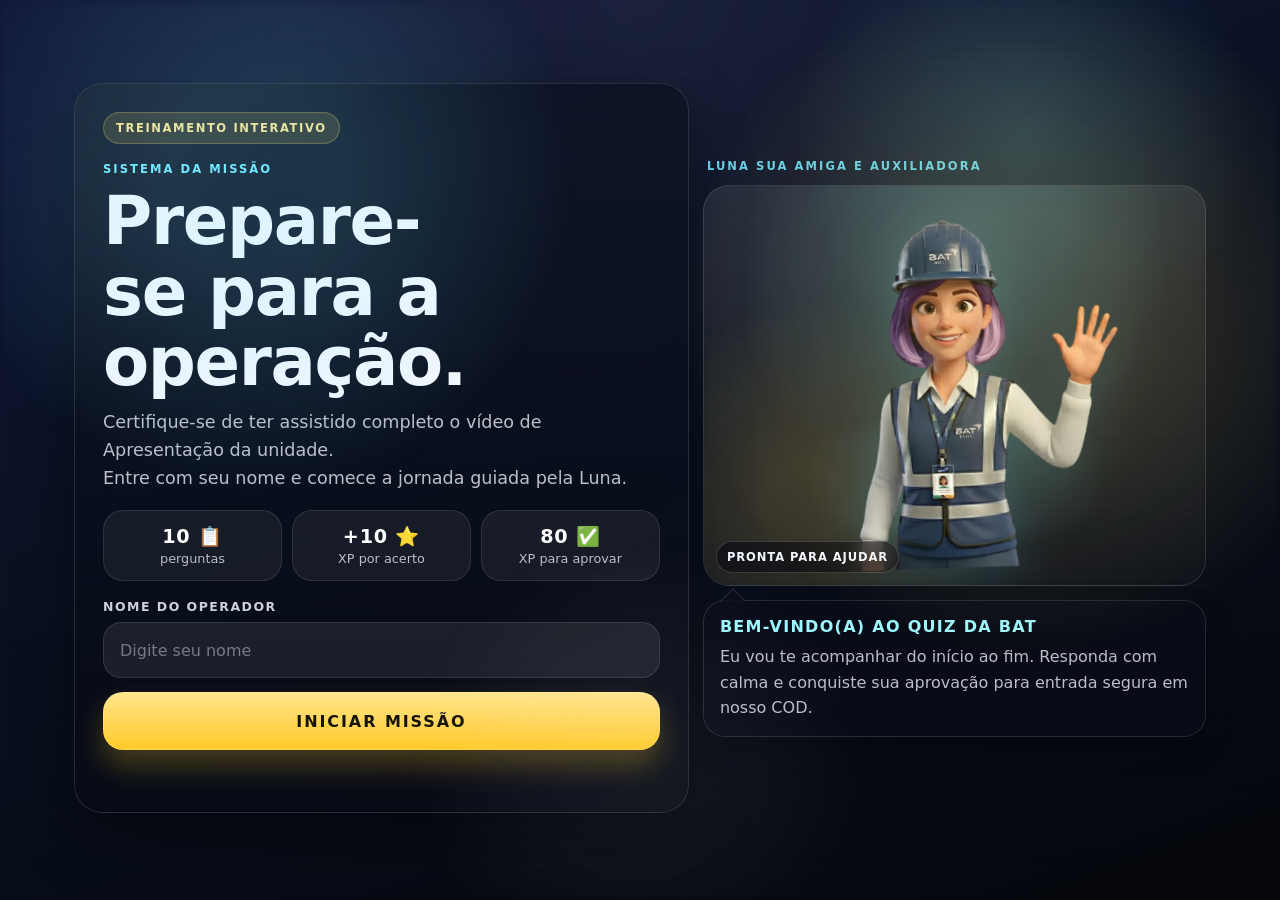
==== index.html @ a0123d3c "Add files via upload" ====
<!DOCTYPE html>
<html lang="pt-BR">
<head>
  <meta charset="UTF-8" />
  <meta name="viewport" content="width=device-width, initial-scale=1.0, viewport-fit=cover" />
  <meta name="theme-color" content="#0b1020" />
  <title>Missão de Segurança | Início</title>
  <link rel="stylesheet" href="./styles/global.css" />
  <link rel="stylesheet" href="./styles/home.css" />
</head>
<body data-scene="home">
  <main class="page page-home">
    <section class="home-hero panel glass">
      <div class="chip-row">
        <span class="chip chip-gold">TREINAMENTO INTERATIVO</span>
      </div>

      <div class="hero-copy">
        <p class="eyebrow">SISTEMA DA MISSÃO</p>
        <h1>Prepare-se para a operação.</h1>
        <p class="lead">
          Certifique-se de ter assistido completo o vídeo de Apresentação da unidade. <br>
          Entre com seu nome e comece a jornada guiada pela Luna. <br>
        </p>
      </div>

      <div class="stat-row">
        <div class="stat-pill">
          <strong>10 &#128203;</strong>
          <span>perguntas</span>
        </div>
        <div class="stat-pill">
          <strong>+10 &#11088;</strong>
          <span>XP por acerto</span>
        </div>
        <div class="stat-pill">
          <strong>80 &#9989;</strong>
          <span>XP para aprovar</span>
        </div>
      </div>

      <form class="start-form" id="startForm" autocomplete="off" novalidate>
        <label class="field">
          <span>Nome do operador</span>
          <input
            type="text"
            id="nameInput"
            placeholder="Digite seu nome"
            autocomplete="name"
            maxlength="30"
            inputmode="text"
          />
        </label>

        <button type="submit" class="btn btn-primary">
          INICIAR MISSÃO
        </button>

        <p class="form-hint" id="homeHint" aria-live="polite"></p>
      </form>
    </section>

    <aside class="home-side stage">
      <div class="stage-label">LUNA SUA AMIGA E AUXILIADORA</div>

      <div class="luna-wrap" data-mood="thinking">
        <div class="luna-orb"></div>
        <img src="./assets/images/reactions/luna.png" alt="Luna, a guia do treinamento" class="luna-image" />
        <span class="mood-pill">Pronta para ajudar</span>
      </div>

      <div class="speech-bubble">
        <p class="speech-title">Bem-vindo(a) ao quiz da BAT</p>
        <p class="speech-text">
          Eu vou te acompanhar do início ao fim. Responda com calma e conquiste sua aprovação para entrada segura em nosso COD.
        </p>
      </div>
    </aside>
  </main>

  <script src="./scripts/app.js"></script>
  <script src="./scripts/storage.js"></script>
  <script src="./scripts/home.js"></script>
</body>
</html>
---- styles/global.css ----
:root{
  --bg-1:#0f1530;
  --bg-2:#090d1a;
  --bg-3:#04060d;
  --surface:rgba(8, 12, 24, .72);
  --surface-2:rgba(12, 18, 35, .58);
  --line:rgba(255,255,255,.12);
  --text:#f4f7ff;
  --muted:rgba(244,247,255,.76);
  --accent:#6ee7ff;
  --accent-soft:rgba(110,231,255,.18);
  --accent-2:#ffd34d;
  --accent-2-soft:rgba(255,211,77,.18);
  --danger:#ff6b78;
  --success:#4ef0a3;
  --shadow:0 22px 60px rgba(0,0,0,.42);
  --radius:28px;
  --safe-top:env(safe-area-inset-top);
  --safe-bottom:env(safe-area-inset-bottom);
  color-scheme: dark;
}

*,
*::before,
*::after{ box-sizing:border-box; }

html{
  min-height:100%;
  background:#050814;
  scroll-behavior:smooth;
}

body{
  margin:0;
  min-height:100dvh;
  color:var(--text);
  font-family: system-ui, -apple-system, BlinkMacSystemFont, "Segoe UI", Roboto, Arial, sans-serif;
  -webkit-font-smoothing:antialiased;
  text-rendering:optimizeLegibility;
  overflow-x:hidden;
  overflow-y:auto;
  background:
    radial-gradient(circle at 50% 0%, rgba(255,255,255,.05) 0%, transparent 42%),
    radial-gradient(circle at 80% 15%, var(--accent-soft) 0%, transparent 18%),
    linear-gradient(160deg, var(--bg-1) 0%, var(--bg-2) 48%, var(--bg-3) 100%);
}

body::before,
body::after{
  content:"";
  position:fixed;
  inset:0;
  pointer-events:none;
}

body::before{
  background:
    linear-gradient(180deg, rgba(255,255,255,.04), rgba(255,255,255,0) 18%, rgba(255,255,255,.03) 19%, rgba(255,255,255,0) 20%);
  background-size:100% 9px;
  opacity:.16;
  mix-blend-mode:screen;
}

body::after{
  background:
    radial-gradient(circle at 20% 20%, var(--accent-soft) 0 7%, transparent 26%),
    radial-gradient(circle at 80% 35%, var(--accent-2-soft) 0 9%, transparent 30%),
    radial-gradient(circle at 50% 85%, rgba(255,255,255,.05) 0 7%, transparent 25%);
  filter: blur(4px);
  opacity:.9;
}

body[data-scene="home"]{
  --bg-1:#12183b;
  --bg-2:#08101f;
  --bg-3:#05060b;
  --accent:#71e9ff;
  --accent-soft:rgba(113,233,255,.18);
  --accent-2:#ffd35a;
  --accent-2-soft:rgba(255,211,90,.18);
}

body[data-scene="intro"]{
  --bg-1:#1a133b;
  --bg-2:#0c0f1f;
  --bg-3:#05060a;
  --accent:#8ef5ff;
  --accent-soft:rgba(142,245,255,.16);
  --accent-2:#ffce4a;
  --accent-2-soft:rgba(255,206,74,.18);
}

body[data-scene="quiz"]{
  --bg-1:#111736;
  --bg-2:#0a0e19;
  --bg-3:#04050b;
  --accent:#68f0ff;
  --accent-soft:rgba(104,240,255,.18);
  --accent-2:#ffd44c;
  --accent-2-soft:rgba(255,212,76,.2);
}

body[data-scene="result"]{
  --bg-1:#14103b;
  --bg-2:#09101f;
  --bg-3:#04050a;
  --accent:#78ffb8;
  --accent-soft:rgba(120,255,184,.18);
  --accent-2:#ffd75e;
  --accent-2-soft:rgba(255,215,94,.2);
}

body[data-scene="result"][data-outcome="fail"]{
  --bg-1:#35131f;
  --bg-2:#12070d;
  --bg-3:#050406;
  --accent:#ff7b88;
  --accent-soft:rgba(255,123,136,.2);
  --accent-2:#ffcb62;
  --accent-2-soft:rgba(255,203,98,.18);
}

img{
  max-width:100%;
  display:block;
}

.page{
  width:min(100%, 1160px);
  margin:0 auto;
  min-height:100dvh;
  padding:
    calc(14px + var(--safe-top))
    14px
    calc(18px + var(--safe-bottom));
  display:grid;
  gap:14px;
  align-content:center;
}

.glass{
  position:relative;
  overflow:hidden;
  border:1px solid var(--line);
  background:linear-gradient(180deg, rgba(13,18,35,.8), rgba(7,10,20,.65));
  backdrop-filter: blur(18px);
  box-shadow: var(--shadow);
}

.glass::before{
  content:"";
  position:absolute;
  inset:0;
  background:
    linear-gradient(135deg, rgba(255,255,255,.18), transparent 24%, transparent 72%, rgba(255,255,255,.08));
  opacity:.24;
  pointer-events:none;
}

.panel{
  border-radius:var(--radius);
}

.chip-row{
  display:flex;
  flex-wrap:wrap;
  gap:8px;
  align-items:center;
}

.chip{
  display:inline-flex;
  align-items:center;
  justify-content:center;
  gap:6px;
  min-height:32px;
  padding:8px 12px;
  border-radius:999px;
  font-size:.72rem;
  font-weight:800;
  letter-spacing:.14em;
  text-transform:uppercase;
  border:1px solid transparent;
}

.chip-gold{
  color:#ffe58e;
  background:rgba(255,211,77,.14);
  border-color:rgba(255,211,77,.26);
  box-shadow:0 0 0 1px rgba(255,255,255,.04) inset;
}

.chip-cyan{
  color:#95f6ff;
  background:rgba(113,233,255,.12);
  border-color:rgba(113,233,255,.2);
}

.eyebrow,
.stage-label,
.question-label{
  margin:0;
  font-size:.72rem;
  font-weight:900;
  letter-spacing:.18em;
  text-transform:uppercase;
  color:var(--accent);
}

h1,
h2{
  margin:0;
  line-height:1.05;
  letter-spacing:-.02em;
  font-weight:900;
  text-wrap:balance;
}

h1{
  font-size:clamp(1.9rem, 7vw, 4.2rem);
}

h2{
  font-size:clamp(1.3rem, 5.2vw, 2rem);
}

.lead{
  margin:0;
  color:var(--muted);
  font-size:clamp(1rem, 4vw, 1.1rem);
  line-height:1.6;
}

.field{
  display:grid;
  gap:8px;
}

.field span{
  font-size:.78rem;
  font-weight:800;
  letter-spacing:.12em;
  text-transform:uppercase;
  color:rgba(244,247,255,.84);
}

input{
  width:100%;
  min-height:56px;
  border-radius:18px;
  border:1px solid rgba(255,255,255,.1);
  background:rgba(255,255,255,.08);
  color:var(--text);
  padding:0 16px;
  font:inherit;
  font-size:1rem;
  outline:none;
  transition: transform .18s ease, border-color .18s ease, box-shadow .18s ease, background .18s ease;
}

input::placeholder{
  color:rgba(244,247,255,.42);
}

input:focus{
  border-color: var(--accent);
  box-shadow: 0 0 0 4px var(--accent-soft);
  background:rgba(255,255,255,.1);
  transform: translateY(-1px);
}

.btn{
  appearance:none;
  border:none;
  border-radius:20px;
  min-height:58px;
  padding:14px 18px;
  width:100%;
  display:inline-flex;
  align-items:center;
  justify-content:center;
  text-align:center;
  gap:10px;
  font:inherit;
  font-size:1rem;
  font-weight:900;
  letter-spacing:.12em;
  text-transform:uppercase;
  cursor:pointer;
  color:#17130a;
  background:linear-gradient(180deg, #ffe58c 0%, #ffc928 100%);
  box-shadow:
    0 16px 30px rgba(255,200,40,.26),
    0 0 0 1px rgba(255,255,255,.14) inset;
  transition: transform .18s ease, filter .18s ease, box-shadow .18s ease;
}

.btn:hover{
  transform:translateY(-1px);
  filter:brightness(1.03);
  box-shadow:
    0 18px 36px rgba(255,200,40,.3),
    0 0 0 1px rgba(255,255,255,.18) inset;
}

.btn:active{
  transform:translateY(1px) scale(.99);
}

.btn:focus-visible,
input:focus-visible,
.option-card:focus-visible{
  outline: 3px solid var(--accent);
  outline-offset: 2px;
}

.btn-secondary{
  color:var(--text);
  background:linear-gradient(180deg, rgba(255,255,255,.13), rgba(255,255,255,.05));
  border:1px solid rgba(255,255,255,.14);
}

button:disabled{
  cursor:not-allowed;
  opacity:.72;
  transform:none !important;
}

.form-hint[data-tone="error"]{
  color:#ffb7c0;
}

.form-hint[data-tone="success"]{
  color:#a8ffd9;
}


.form-hint{
  min-height:1.3em;
  margin:0;
  color:rgba(244,247,255,.74);
  font-size:.95rem;
  line-height:1.45;
  text-align:center;
}

.stage{
  position:relative;
  display:grid;
  align-items:end;
  gap:12px;
  min-height: clamp(260px, 42vh, 430px);
}

.stage-label{
  width:fit-content;
  padding:0 4px;
  opacity:.88;
}

.luna-wrap{
  position:relative;
  display:grid;
  place-items:center;
  padding:18px;
  border-radius:26px;
  background:
    linear-gradient(180deg, rgba(255,255,255,.08), rgba(255,255,255,.02));
  border:1px solid rgba(255,255,255,.12);
  overflow:hidden;
  isolation:isolate;
}

.luna-wrap::before{
  content:"";
  position:absolute;
  inset:0;
  background:
    radial-gradient(circle at 50% 20%, var(--accent-soft) 0 12%, transparent 55%),
    radial-gradient(circle at 20% 80%, var(--accent-2-soft) 0 8%, transparent 40%);
  opacity:.9;
  z-index:0;
}

.luna-orb{
  position:absolute;
  inset:auto auto 12% 50%;
  width:84%;
  height:28%;
  transform:translateX(-50%);
  border-radius:50%;
  background:radial-gradient(circle, var(--accent-soft) 0%, transparent 70%);
  filter:blur(8px);
  z-index:0;
  animation:orbPulse 4.8s ease-in-out infinite;
}

.luna-image{
  position:relative;
  z-index:1;
  width:min(100%, 360px);
  height:auto;
  object-fit:contain;
  transform-origin:50% 70%;
  filter: drop-shadow(0 18px 26px rgba(0,0,0,.45));
  animation: floatLuna 5s ease-in-out infinite;
}

.luna-wrap-large .luna-image{
  width:min(100%, 420px);
}

.luna-wrap-compact .luna-image{
  width:min(100%, 150px);
}

.mood-pill{
  position:absolute;
  left:12px;
  bottom:12px;
  z-index:2;
  padding:8px 10px;
  border-radius:999px;
  background:rgba(7,10,18,.58);
  border:1px solid rgba(255,255,255,.16);
  font-size:.72rem;
  font-weight:900;
  letter-spacing:.08em;
  text-transform:uppercase;
  color:var(--text);
  backdrop-filter: blur(10px);
}

.luna-wrap[data-mood="thinking"] .luna-image{
  transform: translateY(2px) rotate(-2deg) scale(.99);
  filter: drop-shadow(0 14px 24px rgba(104,240,255,.16));
}

.luna-wrap[data-mood="guide"] .luna-image{
  transform: rotate(-1deg);
}

.luna-wrap[data-mood="normal"] .luna-image{
  filter: drop-shadow(0 18px 26px rgba(0,0,0,.45));
}

.luna-wrap[data-mood="success"] .luna-image,
.luna-wrap[data-mood="celebrate"] .luna-image{
  transform: translateY(-2px) rotate(1deg) scale(1.02);
  filter: drop-shadow(0 0 26px rgba(78,240,163,.3));
}

.luna-wrap[data-mood="warn"] .luna-image,
.luna-wrap[data-mood="alert"] .luna-image{
  transform: translateX(-1px) rotate(-2deg);
  filter: drop-shadow(0 0 24px rgba(255,107,120,.22));
}

.speech-bubble{
  position:relative;
  padding:16px 16px 15px;
  border-radius:22px;
  background:linear-gradient(180deg, rgba(8,12,24,.88), rgba(8,12,24,.72));
  border:1px solid rgba(255,255,255,.12);
  box-shadow: 0 12px 28px rgba(0,0,0,.28);
}

.speech-bubble::before{
  content:"";
  position:absolute;
  width:18px;
  height:18px;
  left:20px;
  top:-9px;
  transform:rotate(45deg);
  background:inherit;
  border-left:1px solid rgba(255,255,255,.12);
  border-top:1px solid rgba(255,255,255,.12);
}

.speech-title{
  margin:0 0 8px;
  font-weight:900;
  letter-spacing:.08em;
  text-transform:uppercase;
  color:#9cf7ff;
}

.speech-text,
.speech-note{
  margin:0;
  color:var(--muted);
  line-height:1.6;
  font-size:1rem;
}

.speech-note{
  margin-top:8px;
  font-size:.92rem;
}

.progress-track{
  width:100%;
  height:12px;
  border-radius:999px;
  overflow:hidden;
  background:rgba(255,255,255,.08);
  border:1px solid rgba(255,255,255,.08);
}

.progress-fill{
  width:0%;
  height:100%;
  border-radius:inherit;
  background:linear-gradient(90deg, var(--accent), var(--accent-2));
  box-shadow:0 0 22px var(--accent-soft);
  transition: width .35s ease;
}

.option-card{
  appearance:none;
  width:100%;
  border:none;
  border-radius:24px;
  padding:12px;
  text-align:left;
  display:grid;
  grid-template-columns:48px minmax(0,1fr) auto;
  gap:12px;
  align-items:center;
  background:linear-gradient(180deg, rgba(255,255,255,.1), rgba(255,255,255,.04));
  border:1px solid rgba(255,255,255,.12);
  color:var(--text);
  min-height:88px;
  cursor:pointer;
  transition: transform .18s ease, border-color .18s ease, box-shadow .18s ease, background .18s ease, opacity .18s ease;
}

.option-card:hover{
  transform:translateY(-1px);
  border-color: var(--accent);
  box-shadow:0 16px 30px rgba(0,0,0,.2);
}

.option-card:active{
  transform:translateY(1px) scale(.995);
}

.option-card[disabled]{
  cursor:default;
}

.option-card.correct{
  background:linear-gradient(180deg, rgba(78,240,163,.18), rgba(78,240,163,.08));
  border-color: rgba(78,240,163,.42);
  box-shadow:0 0 0 1px rgba(78,240,163,.12) inset;
}

.option-card.wrong{
  background:linear-gradient(180deg, rgba(255,107,120,.18), rgba(255,107,120,.08));
  border-color: rgba(255,107,120,.42);
}

.option-mark{
  width:48px;
  height:48px;
  border-radius:16px;
  display:grid;
  place-items:center;
  font-size:.78rem;
  font-weight:900;
  letter-spacing:.14em;
  color:#08111f;
  background:linear-gradient(180deg, var(--accent) 0%, var(--accent-2) 100%);
  box-shadow:0 12px 22px rgba(0,0,0,.18), 0 0 0 1px rgba(255,255,255,.14) inset;
}

.option-copy{
  min-width:0;
  display:grid;
  gap:4px;
}

.option-kicker{
  font-size:.68rem;
  font-weight:900;
  letter-spacing:.16em;
  text-transform:uppercase;
  color:rgba(244,247,255,.62);
}

.option-title{
  margin:0;
  font-size:1.02rem;
  line-height:1.28;
  font-weight:800;
  color:var(--text);
}

.option-status{
  font-size:.72rem;
  font-weight:900;
  letter-spacing:.12em;
  text-transform:uppercase;
  color:rgba(244,247,255,.7);
  white-space:nowrap;
}

.option-card.correct .option-status{
  color:#92ffd0;
}

.option-card.wrong .option-status{
  color:#ffb3bb;
}

.feedback-box{
  min-height:1.4em;
  padding:0 4px 2px;
  color:rgba(244,247,255,.92);
  font-size:1rem;
  line-height:1.55;
}

.feedback-box.success{
  color:#a7ffd9;
}

.feedback-box.fail{
  color:#ffb7c0;
}

.hidden{
  display:none !important;
}

.shimmer{
  position:relative;
  overflow:hidden;
}

.shimmer::after{
  content:"";
  position:absolute;
  inset:-60% -40%;
  background:linear-gradient(120deg, transparent 30%, rgba(255,255,255,.14) 50%, transparent 70%);
  transform:translateX(-70%) rotate(8deg);
  animation: shimmerMove 2.8s linear infinite;
  pointer-events:none;
}

@keyframes floatLuna{
  0%,100%{ transform:translateY(0) rotate(0); }
  50%{ transform:translateY(-7px) rotate(.4deg); }
}

@keyframes orbPulse{
  0%,100%{ opacity:.68; transform:translateX(-50%) scale(1); }
  50%{ opacity:1; transform:translateX(-50%) scale(1.04); }
}

@keyframes shimmerMove{
  from{ transform:translateX(-70%) rotate(8deg); }
  to{ transform:translateX(70%) rotate(8deg); }
}


@media (max-width: 740px){
  .quiz-hud{
    top: calc(8px + var(--safe-top));
  }

  .guide-strip{
    position: sticky;
    top: calc(96px + var(--safe-top));
    z-index: 18;
    backdrop-filter: blur(18px);
  }
}

@media (max-width: 540px){
  .guide-strip{
    top: calc(92px + var(--safe-top));
  }
}

@media (prefers-reduced-motion: reduce){
  html{ scroll-behavior:auto; }
  *,
  *::before,
  *::after{
    animation-duration:.01ms !important;
    animation-iteration-count:1 !important;
    transition-duration:.01ms !important;
  }
}

@media (max-width: 540px){
  .page{
    width:min(100%, 100%);
    padding:
      calc(10px + var(--safe-top))
      12px
      calc(14px + var(--safe-bottom));
  }

  .panel{
    border-radius:24px;
  }

  .stage{
    min-height: auto;
  }

  .luna-wrap{
    padding:14px;
    border-radius:22px;
  }

  .option-card{
    grid-template-columns:44px minmax(0,1fr);
    min-height:84px;
  }

  .option-mark{
    width:44px;
    height:44px;
    border-radius:14px;
    font-size:.72rem;
  }

  .option-status{
    grid-column:1 / -1;
    justify-self:end;
    margin-top:2px;
  }
}
---- styles/home.css ----
.page-home{
  grid-template-columns: minmax(0, 1.1fr) minmax(280px, .9fr);
  align-items:center;
}

.home-hero{
  padding: clamp(18px, 4vw, 28px);
  display:grid;
  gap:18px;
}

.hero-copy{
  display:grid;
  gap:10px;
}

.hero-copy h1{
  max-width: 12ch;
}

.stat-row{
  display:grid;
  grid-template-columns:repeat(3, minmax(0,1fr));
  gap:10px;
}

.stat-pill{
  padding:14px 12px;
  border-radius:20px;
  background:rgba(255,255,255,.06);
  border:1px solid rgba(255,255,255,.1);
  text-align:center;
}

.stat-pill strong{
  display:block;
  font-size:1.2rem;
  font-weight:900;
  letter-spacing:.04em;
  color:#fff;
}

.stat-pill span{
  display:block;
  margin-top:3px;
  font-size:.8rem;
  color:rgba(244,247,255,.74);
}

.start-form{
  display:grid;
  gap:14px;
}

.home-side{
  padding: 8px 0;
}

.home-side .speech-bubble{
  margin-top:2px;
}

.speech-bubble .speech-title{
  font-size:1rem;
}

.speech-bubble .speech-text{
  font-size:1rem;
}

@media (max-width: 900px){
  .page-home{
    grid-template-columns:1fr;
  }

  .home-side{
    order:-1;
    min-height:auto;
  }

  .hero-copy h1{
    max-width: 100%;
  }
}

@media (max-width: 540px){
  .stat-row{
    grid-template-columns:1fr;
  }

  .home-hero{
    gap:16px;
  }

  .home-side{
    gap:10px;
  }
}
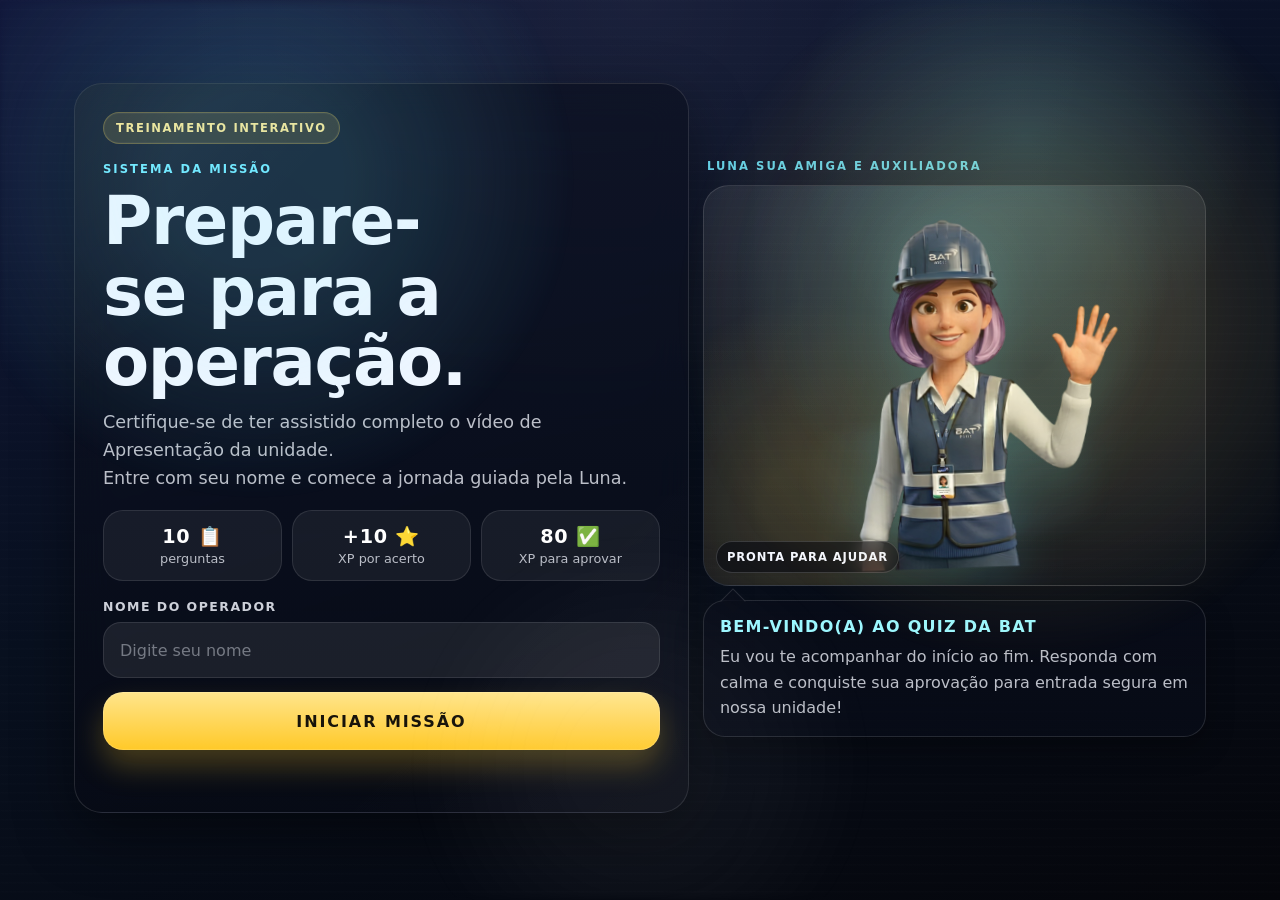
==== commit 4ce83740: "Update index.html" ====
--- a/index.html
+++ b/index.html
@@ -72,7 +72,7 @@
       <div class="speech-bubble">
         <p class="speech-title">Bem-vindo(a) ao quiz da BAT</p>
         <p class="speech-text">
-          Eu vou te acompanhar do início ao fim. Responda com calma e conquiste sua aprovação para entrada segura em nosso COD.
+          Eu vou te acompanhar do início ao fim. Responda com calma e conquiste sua aprovação para entrada segura em nossa unidade!
         </p>
       </div>
     </aside>
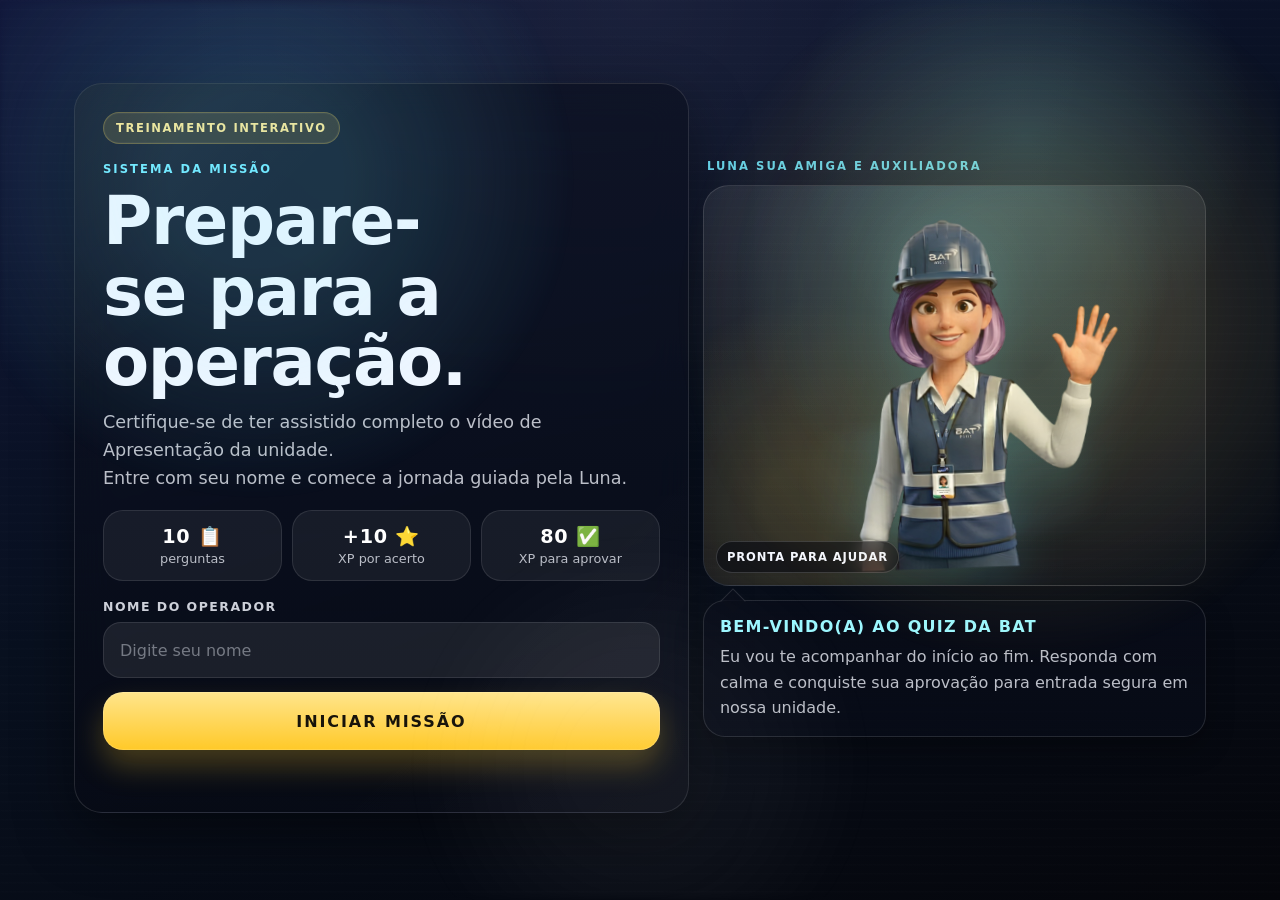
==== commit f3f1d791: "Update index.html" ====
--- a/index.html
+++ b/index.html
@@ -72,7 +72,7 @@
       <div class="speech-bubble">
         <p class="speech-title">Bem-vindo(a) ao quiz da BAT</p>
         <p class="speech-text">
-          Eu vou te acompanhar do início ao fim. Responda com calma e conquiste sua aprovação para entrada segura em nossa unidade!
+          Eu vou te acompanhar do início ao fim. Responda com calma e conquiste sua aprovação para entrada segura em nossa unidade.
         </p>
       </div>
     </aside>
